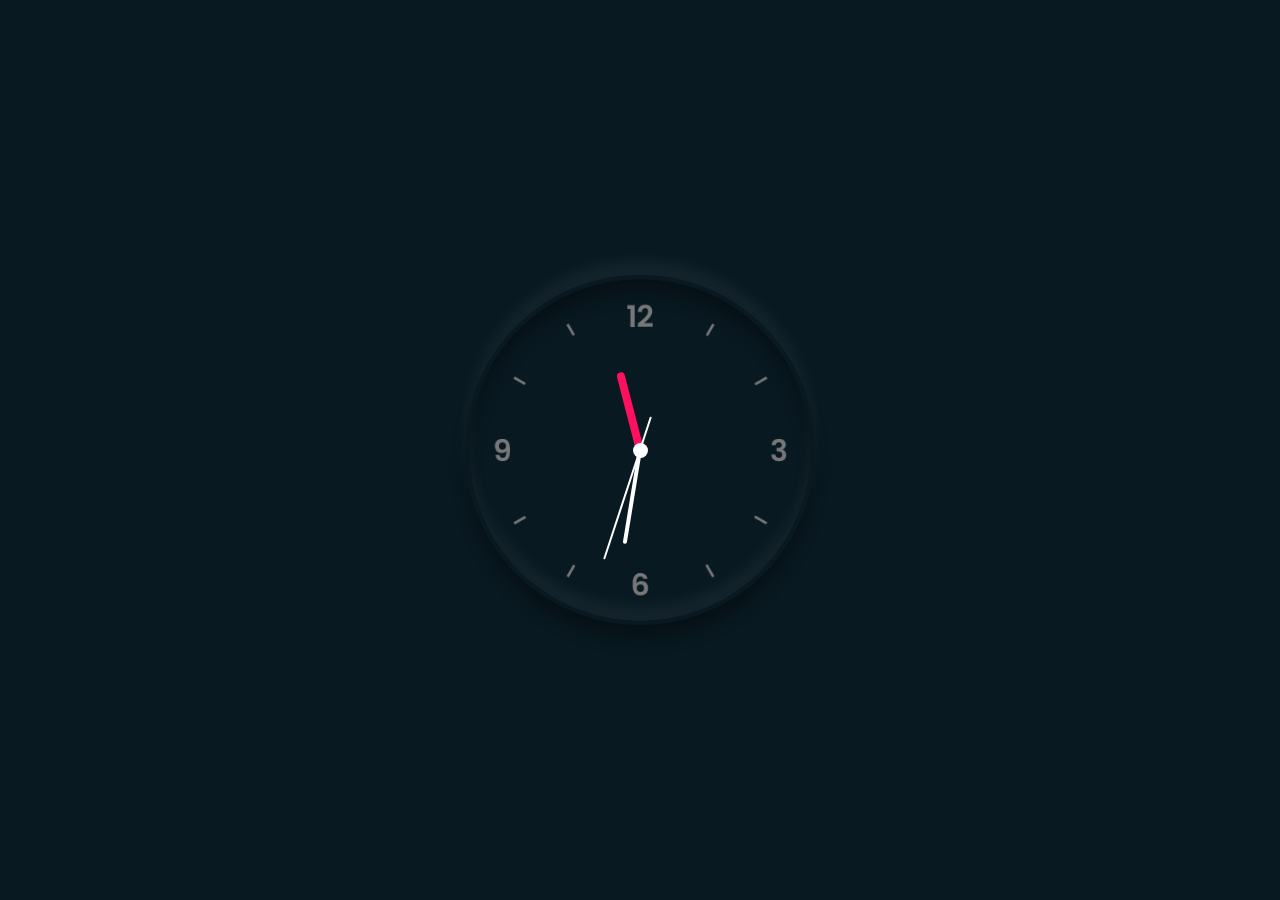
==== clock/index.html @ 1012d63b "completed" ====
<!DOCTYPE html>
<html lang="en">
<head>
  <meta charset="UTF-8">
  <meta name="viewport" content="width=device-width, initial-scale=1.0">
  <title>Clock</title>
  <link rel="stylesheet" href="style.css">
</head>
<body>
  <div class="clock">
    <div class="hour">
      <div class="hr" id="hr"></div>
    </div>
    <div class="min">
      <div class="mn" id="mn"></div>
    </div>
    <div class="sec">
      <div class="sc" id="sc"></div>
    </div>
  </div>
  <script>
    const deg = 6;
    const hr = document.querySelector('#hr');
    const mn = document.querySelector('#mn');
    const sc = document.querySelector('#sc');

    setInterval(() => {
      let day = new Date();
      let hh = day.getHours() * 30;
      let mm = day.getMinutes() * deg;
      let ss = day.getSeconds()* deg;
      let ms = day.getMilliseconds()*deg;

      hr.style.transform = `rotateZ(${(hh)+(mm/12)}deg)`;
      mn.style.transform = `rotateZ(${(mm)+(ss/60)}deg)`;
      sc.style.transform = `rotateZ(${(ss)+(ms/1000)}deg)`;
    });
  </script>
</body>
</html>
---- clock/style.css ----
*
{
  margin: 0;
  padding: 0;
  box-sizing: border-box;
}
body
{
  display: flex;
  justify-content: center;
  align-items: center;
  min-height: 100vh;
  background: #091921;
}
.clock
{
  width: 350px;
  height: 350px;
  display: flex;
  justify-content: center;
  align-items: center;
  background: url(clock.png);
  background-size: cover;
  border: 4px solid #091921;
  border-radius: 50%;
  box-shadow: 0 -15px 15px rgba(255, 255, 255, 0.05),
              inset 0 -15px 15px rgba(255, 255, 255, 0.05),
              0 15px 15px rgba(0,0,0,0.3),
              inset 0 15px 15px rgba(0,0,0,0.3);

}
.clock:before
{
  content: '';
  position: absolute;
  height: 15px;
  width: 15px;
  background: #ffffff;
  z-index: 10000;
  border-radius: 50%;
}
.clock .hour,
.clock .min,
.clock .sec
{
  position: absolute;
}
.clock .hour, .hr
{
  width: 160px;
  height: 160px;
}
.clock .min, .mn
{
  width: 190px;
  height: 190px;
}
.clock .sec, .sc
{
  width: 230px;
  height: 230px;
}
.hr, .mn, .sc
{
  display: flex;
  justify-content: center;
  /* align-items: center; */
  position: absolute;
  border-radius: 50%;
}
.hr:before
{
  content: '';
  position: absolute;
  width: 8px;
  height: 80px;
  background-color: #ff105e;
  z-index: 10;
  border-radius: 6px 6px;
}
.mn:before
{
  content: '';
  position: absolute;
  width: 4px;
  height: 90px;
  background-color: #fff;
  z-index: 11;
  border-radius: 6px 6px;
}
.sc:before
{
  content: '';
  position: absolute;
  width: 2px;
  height: 150px;
  background-color: #fff;
  z-index: 12;
  border-radius: 6px 6px;
}
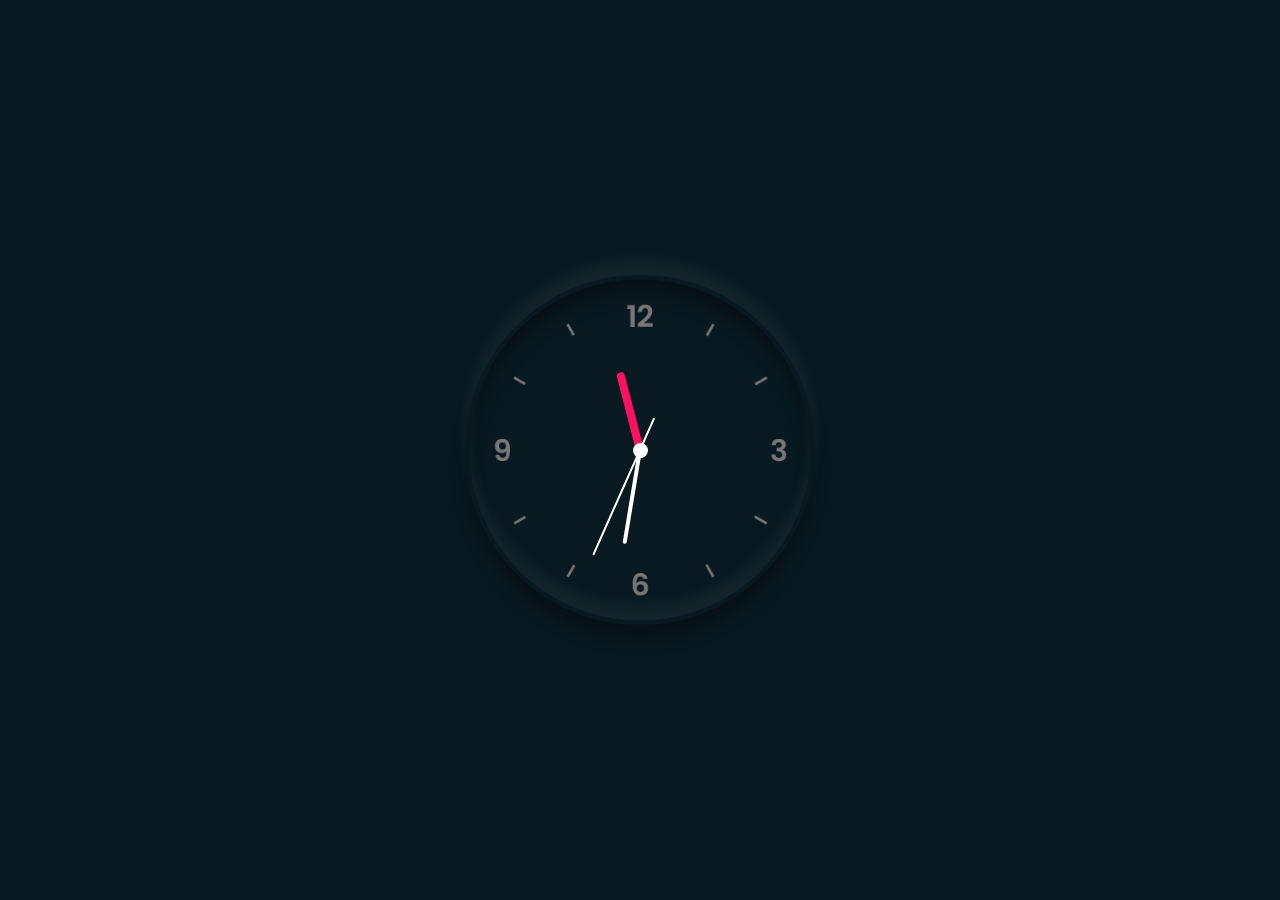
==== commit 3043e9f4: "initial commit" ====
--- a/clock/index.html
+++ b/clock/index.html
@@ -18,23 +18,7 @@
       <div class="sc" id="sc"></div>
     </div>
   </div>
-  <script>
-    const deg = 6;
-    const hr = document.querySelector('#hr');
-    const mn = document.querySelector('#mn');
-    const sc = document.querySelector('#sc');
-
-    setInterval(() => {
-      let day = new Date();
-      let hh = day.getHours() * 30;
-      let mm = day.getMinutes() * deg;
-      let ss = day.getSeconds()* deg;
-      let ms = day.getMilliseconds()*deg;
-
-      hr.style.transform = `rotateZ(${(hh)+(mm/12)}deg)`;
-      mn.style.transform = `rotateZ(${(mm)+(ss/60)}deg)`;
-      sc.style.transform = `rotateZ(${(ss)+(ms/1000)}deg)`;
-    });
+  <script src="script.js">
   </script>
 </body>
 </html>